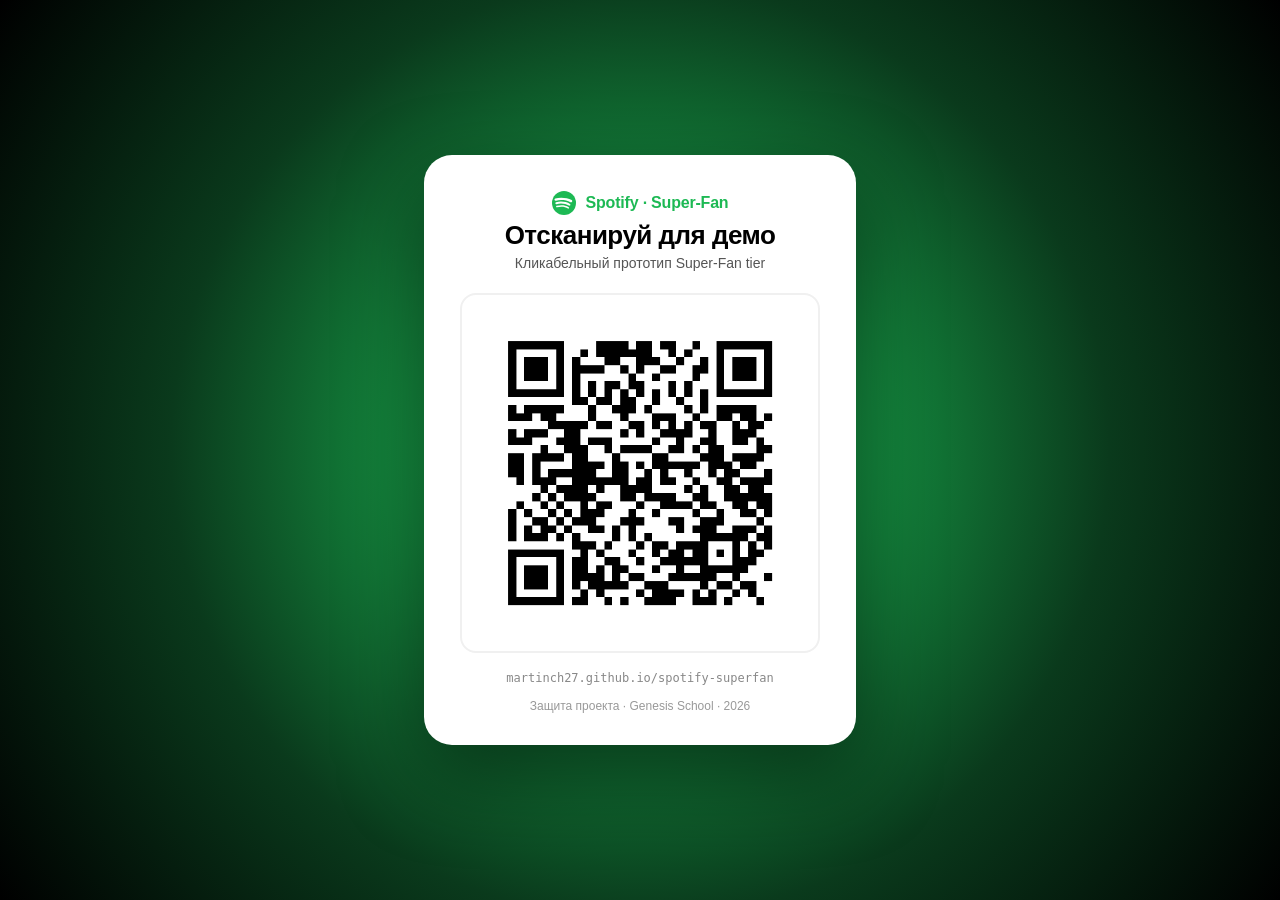
==== qr.html @ 3e7ad484 "Add QR code and projector-ready viewer page qr.png points at the live GitHub Pages URL; qr.html is a" ====
<!DOCTYPE html>
<html lang="ru">
<head>
<meta charset="UTF-8" />
<meta name="viewport" content="width=device-width, initial-scale=1.0" />
<title>QR · Spotify Super-Fan</title>
<style>
  * { box-sizing: border-box; margin: 0; padding: 0; }
  body {
    font-family: -apple-system, BlinkMacSystemFont, 'Inter', Helvetica, Arial, sans-serif;
    background: radial-gradient(circle at center, #1ed760 0%, #0a3a1c 60%, #000 100%);
    min-height: 100vh;
    display: flex;
    align-items: center;
    justify-content: center;
    padding: 24px;
    color: #fff;
  }
  .card {
    background: #fff;
    color: #000;
    padding: 36px 36px 32px;
    border-radius: 28px;
    box-shadow: 0 30px 80px rgba(0,0,0,.5);
    text-align: center;
    max-width: 460px;
  }
  .brand {
    display: flex;
    align-items: center;
    justify-content: center;
    gap: 10px;
    font-size: 16px;
    font-weight: 700;
    color: #1db954;
    margin-bottom: 6px;
    letter-spacing: -.2px;
  }
  .brand svg { width: 24px; height: 24px; }
  h1 {
    font-size: 26px;
    font-weight: 800;
    letter-spacing: -.5px;
    margin-bottom: 4px;
    line-height: 1.15;
  }
  .sub {
    font-size: 14px;
    color: #555;
    margin-bottom: 22px;
  }
  .qr {
    width: 100%;
    max-width: 360px;
    margin: 0 auto;
    aspect-ratio: 1;
    padding: 14px;
    background: #fff;
    border: 2px solid #f0f0f0;
    border-radius: 16px;
  }
  .qr img { display: block; width: 100%; height: 100%; }
  .url {
    margin-top: 18px;
    font-family: 'SF Mono', Menlo, monospace;
    font-size: 12px;
    color: #888;
    word-break: break-all;
  }
  .footer {
    margin-top: 14px;
    font-size: 12px;
    color: #999;
  }
</style>
</head>
<body>
  <div class="card">
    <div class="brand">
      <svg viewBox="0 0 168 168"><circle cx="84" cy="84" r="84" fill="#1db954"/><path d="M119 121c-1.6 2.6-4.9 3.4-7.4 1.8-20.4-12.5-46-15.3-76.3-8.4-3 .7-5.9-1.2-6.6-4.2s1.2-5.9 4.2-6.6c33-7.5 61.4-4.3 84.3 9.7 2.6 1.6 3.4 4.9 1.8 7.7zm9.4-21.1c-2 3.3-6.3 4.3-9.6 2.3-23.4-14.4-58.9-18.5-86.5-10.2-3.6 1-7.5-1-8.5-4.6-1-3.6 1-7.5 4.6-8.5 31.5-9.5 70.7-4.9 97.6 11.6 3.3 2 4.3 6.3 2.4 9.4zm.8-22c-28-16.6-74.3-18.2-101-10.1-4.4 1.3-9-1.1-10.3-5.5-1.3-4.4 1.1-9 5.5-10.3 30.7-9.3 81.9-7.5 114.2 11.6 3.9 2.3 5.2 7.4 2.9 11.3-2.3 4-7.4 5.3-11.3 3z" fill="#fff"/></svg>
      Spotify · Super-Fan
    </div>
    <h1>Отсканируй для демо</h1>
    <p class="sub">Кликабельный прототип Super-Fan tier</p>
    <div class="qr"><img src="qr.png" alt="QR код" /></div>
    <div class="url">martinch27.github.io/spotify-superfan</div>
    <div class="footer">Защита проекта · Genesis School · 2026</div>
  </div>
</body>
</html>
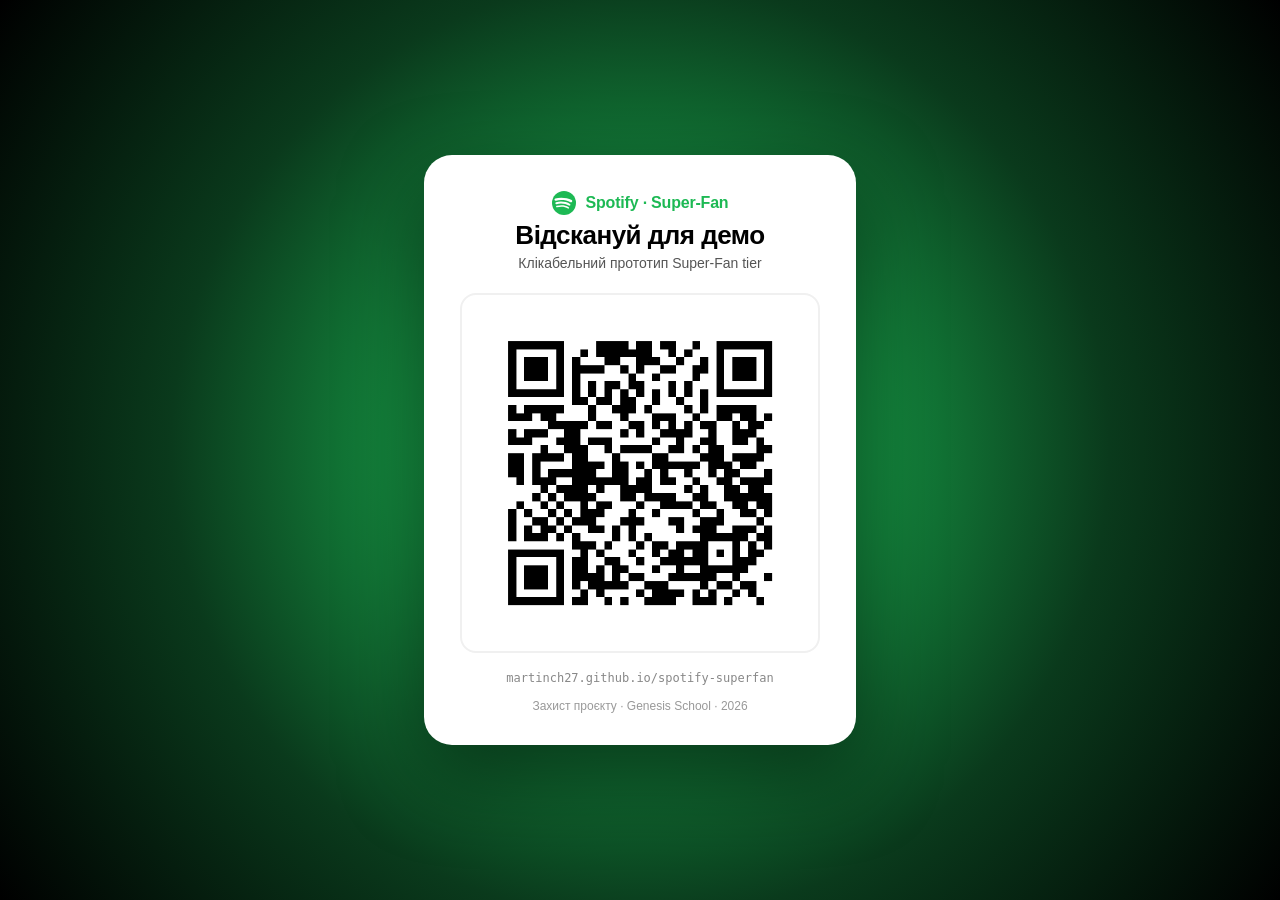
==== commit f592bfa0: "Remove iOS status bar, translate UI to Ukrainian, anonymize artists Status bar (time, signal, 5G, ba" ====
--- a/qr.html
+++ b/qr.html
@@ -80,11 +80,11 @@
       <svg viewBox="0 0 168 168"><circle cx="84" cy="84" r="84" fill="#1db954"/><path d="M119 121c-1.6 2.6-4.9 3.4-7.4 1.8-20.4-12.5-46-15.3-76.3-8.4-3 .7-5.9-1.2-6.6-4.2s1.2-5.9 4.2-6.6c33-7.5 61.4-4.3 84.3 9.7 2.6 1.6 3.4 4.9 1.8 7.7zm9.4-21.1c-2 3.3-6.3 4.3-9.6 2.3-23.4-14.4-58.9-18.5-86.5-10.2-3.6 1-7.5-1-8.5-4.6-1-3.6 1-7.5 4.6-8.5 31.5-9.5 70.7-4.9 97.6 11.6 3.3 2 4.3 6.3 2.4 9.4zm.8-22c-28-16.6-74.3-18.2-101-10.1-4.4 1.3-9-1.1-10.3-5.5-1.3-4.4 1.1-9 5.5-10.3 30.7-9.3 81.9-7.5 114.2 11.6 3.9 2.3 5.2 7.4 2.9 11.3-2.3 4-7.4 5.3-11.3 3z" fill="#fff"/></svg>
       Spotify · Super-Fan
     </div>
-    <h1>Отсканируй для демо</h1>
-    <p class="sub">Кликабельный прототип Super-Fan tier</p>
+    <h1>Відскануй для демо</h1>
+    <p class="sub">Клікабельний прототип Super-Fan tier</p>
     <div class="qr"><img src="qr.png" alt="QR код" /></div>
     <div class="url">martinch27.github.io/spotify-superfan</div>
-    <div class="footer">Защита проекта · Genesis School · 2026</div>
+    <div class="footer">Захист проєкту · Genesis School · 2026</div>
   </div>
 </body>
 </html>
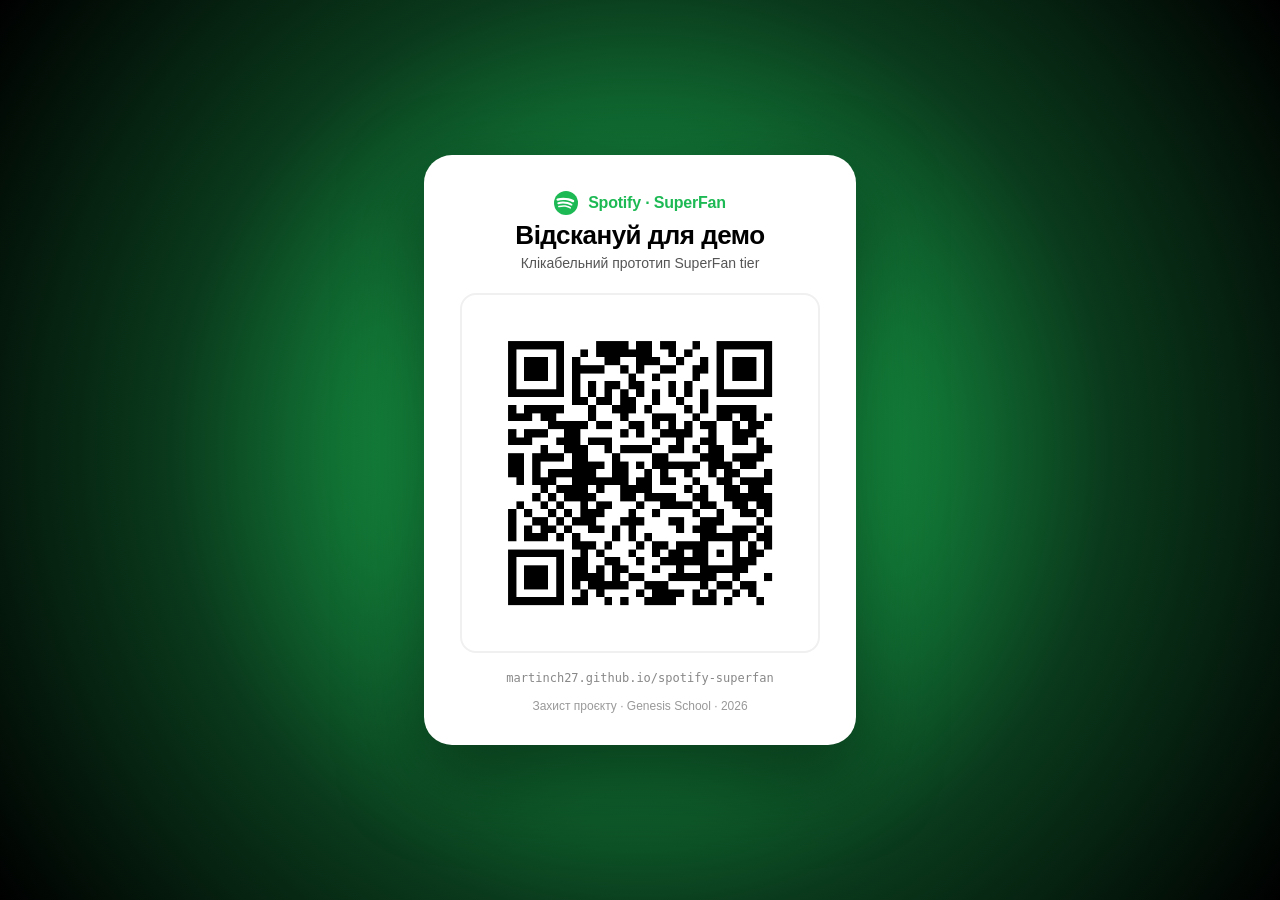
==== commit 6b0f91b0: "Redesign popup with Carti avatar + floating glass content bubbles - Replaced the static popup header" ====
--- a/qr.html
+++ b/qr.html
@@ -3,7 +3,7 @@
 <head>
 <meta charset="UTF-8" />
 <meta name="viewport" content="width=device-width, initial-scale=1.0" />
-<title>QR · Spotify Super-Fan</title>
+<title>QR · Spotify SuperFan</title>
 <style>
   * { box-sizing: border-box; margin: 0; padding: 0; }
   body {
@@ -78,10 +78,10 @@
   <div class="card">
     <div class="brand">
       <svg viewBox="0 0 168 168"><circle cx="84" cy="84" r="84" fill="#1db954"/><path d="M119 121c-1.6 2.6-4.9 3.4-7.4 1.8-20.4-12.5-46-15.3-76.3-8.4-3 .7-5.9-1.2-6.6-4.2s1.2-5.9 4.2-6.6c33-7.5 61.4-4.3 84.3 9.7 2.6 1.6 3.4 4.9 1.8 7.7zm9.4-21.1c-2 3.3-6.3 4.3-9.6 2.3-23.4-14.4-58.9-18.5-86.5-10.2-3.6 1-7.5-1-8.5-4.6-1-3.6 1-7.5 4.6-8.5 31.5-9.5 70.7-4.9 97.6 11.6 3.3 2 4.3 6.3 2.4 9.4zm.8-22c-28-16.6-74.3-18.2-101-10.1-4.4 1.3-9-1.1-10.3-5.5-1.3-4.4 1.1-9 5.5-10.3 30.7-9.3 81.9-7.5 114.2 11.6 3.9 2.3 5.2 7.4 2.9 11.3-2.3 4-7.4 5.3-11.3 3z" fill="#fff"/></svg>
-      Spotify · Super-Fan
+      Spotify · SuperFan
     </div>
     <h1>Відскануй для демо</h1>
-    <p class="sub">Клікабельний прототип Super-Fan tier</p>
+    <p class="sub">Клікабельний прототип SuperFan tier</p>
     <div class="qr"><img src="qr.png" alt="QR код" /></div>
     <div class="url">martinch27.github.io/spotify-superfan</div>
     <div class="footer">Захист проєкту · Genesis School · 2026</div>
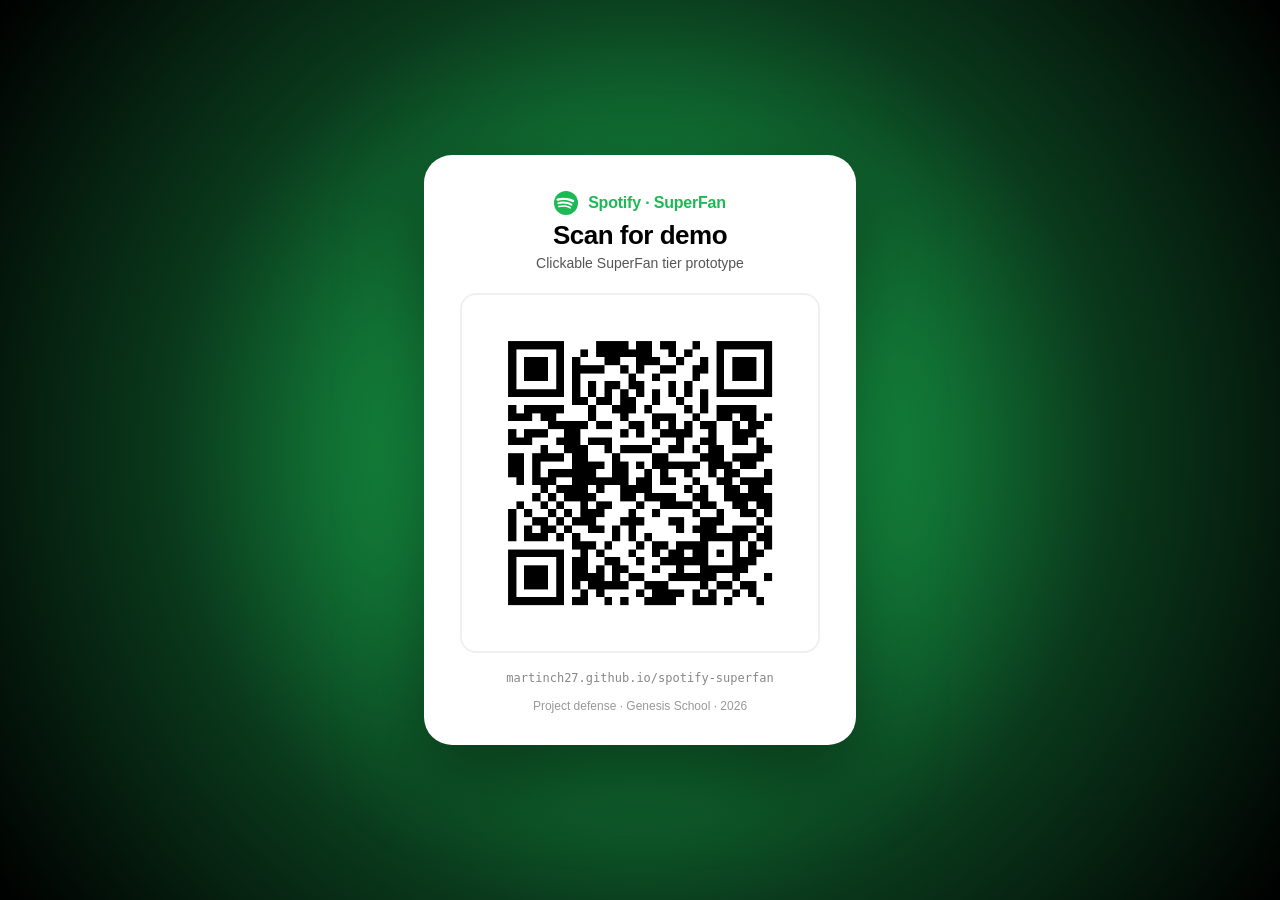
==== commit a9927529: "Translate all Ukrainian UI copy to English Every user-facing string across index.html, app.js, qr.ht" ====
--- a/qr.html
+++ b/qr.html
@@ -1,5 +1,5 @@
 <!DOCTYPE html>
-<html lang="ru">
+<html lang="en">
 <head>
 <meta charset="UTF-8" />
 <meta name="viewport" content="width=device-width, initial-scale=1.0" />
@@ -80,11 +80,11 @@
       <svg viewBox="0 0 168 168"><circle cx="84" cy="84" r="84" fill="#1db954"/><path d="M119 121c-1.6 2.6-4.9 3.4-7.4 1.8-20.4-12.5-46-15.3-76.3-8.4-3 .7-5.9-1.2-6.6-4.2s1.2-5.9 4.2-6.6c33-7.5 61.4-4.3 84.3 9.7 2.6 1.6 3.4 4.9 1.8 7.7zm9.4-21.1c-2 3.3-6.3 4.3-9.6 2.3-23.4-14.4-58.9-18.5-86.5-10.2-3.6 1-7.5-1-8.5-4.6-1-3.6 1-7.5 4.6-8.5 31.5-9.5 70.7-4.9 97.6 11.6 3.3 2 4.3 6.3 2.4 9.4zm.8-22c-28-16.6-74.3-18.2-101-10.1-4.4 1.3-9-1.1-10.3-5.5-1.3-4.4 1.1-9 5.5-10.3 30.7-9.3 81.9-7.5 114.2 11.6 3.9 2.3 5.2 7.4 2.9 11.3-2.3 4-7.4 5.3-11.3 3z" fill="#fff"/></svg>
       Spotify · SuperFan
     </div>
-    <h1>Відскануй для демо</h1>
-    <p class="sub">Клікабельний прототип SuperFan tier</p>
-    <div class="qr"><img src="qr.png" alt="QR код" /></div>
+    <h1>Scan for demo</h1>
+    <p class="sub">Clickable SuperFan tier prototype</p>
+    <div class="qr"><img src="qr.png" alt="QR code" /></div>
     <div class="url">martinch27.github.io/spotify-superfan</div>
-    <div class="footer">Захист проєкту · Genesis School · 2026</div>
+    <div class="footer">Project defense · Genesis School · 2026</div>
   </div>
 </body>
 </html>
